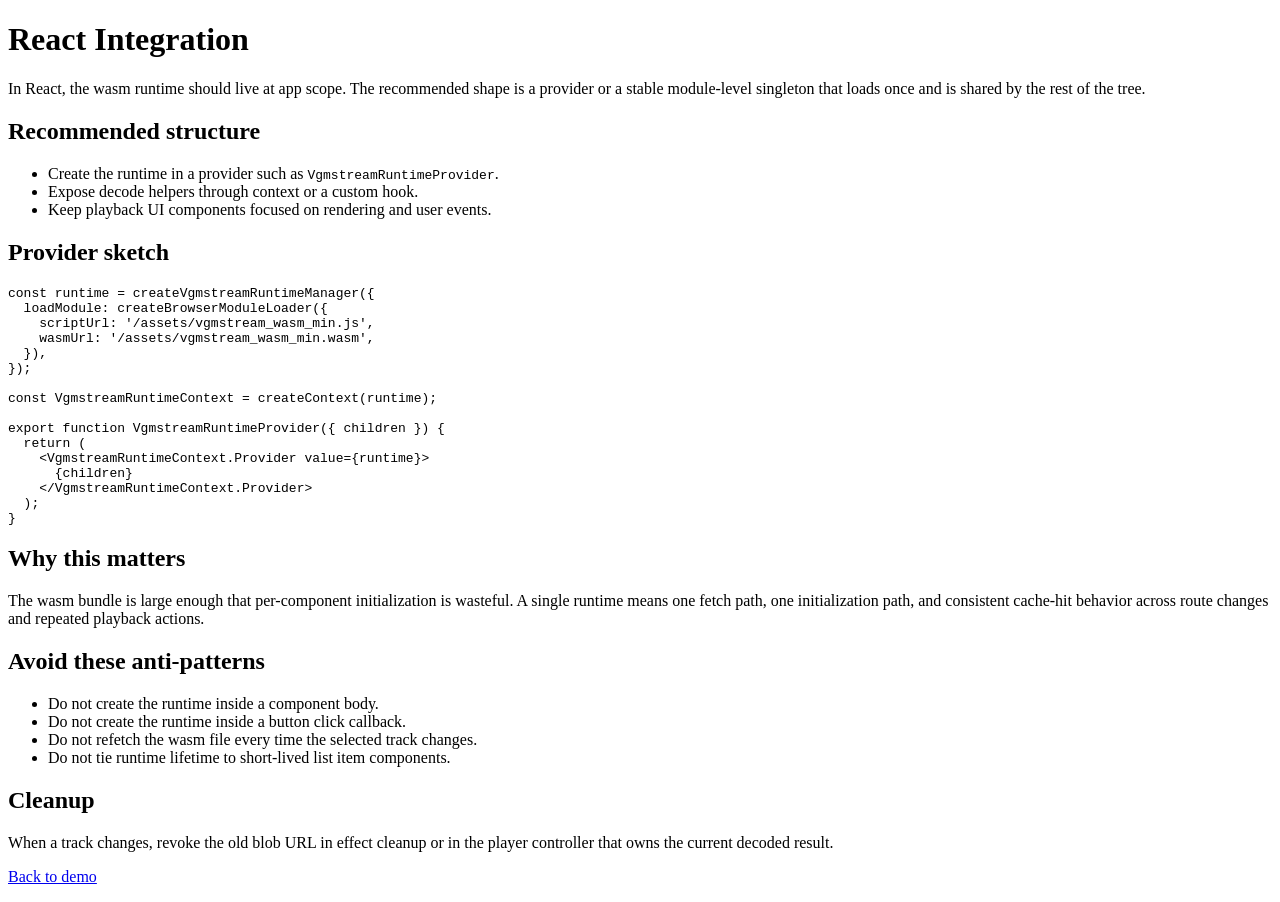
==== web/pages/docs/react.html @ 0eb44fa5 "feat(web): 增加本地文件播放器与 Pages 发布链路 Why: 需要一个可直接验证 wasm-min 的网页示例，同时修掉浏览器端列表播放不可用、文件夹语义误导和 GitHub Actio" ====
<!DOCTYPE html>
<html lang="en">
<head>
  <meta charset="utf-8">
  <meta name="viewport" content="width=device-width, initial-scale=1">
  <title>vgmstream wasm-min React guide</title>
</head>
<body>
  <main>
    <h1>React Integration</h1>
    <p>In React, the wasm runtime should live at app scope. The recommended shape is a provider or a stable module-level singleton that loads once and is shared by the rest of the tree.</p>

    <h2>Recommended structure</h2>
    <ul>
      <li>Create the runtime in a provider such as <code>VgmstreamRuntimeProvider</code>.</li>
      <li>Expose decode helpers through context or a custom hook.</li>
      <li>Keep playback UI components focused on rendering and user events.</li>
    </ul>

    <h2>Provider sketch</h2>
    <pre><code>const runtime = createVgmstreamRuntimeManager({
  loadModule: createBrowserModuleLoader({
    scriptUrl: '/assets/vgmstream_wasm_min.js',
    wasmUrl: '/assets/vgmstream_wasm_min.wasm',
  }),
});

const VgmstreamRuntimeContext = createContext(runtime);

export function VgmstreamRuntimeProvider({ children }) {
  return (
    &lt;VgmstreamRuntimeContext.Provider value={runtime}&gt;
      {children}
    &lt;/VgmstreamRuntimeContext.Provider&gt;
  );
}</code></pre>

    <h2>Why this matters</h2>
    <p>The wasm bundle is large enough that per-component initialization is wasteful. A single runtime means one fetch path, one initialization path, and consistent cache-hit behavior across route changes and repeated playback actions.</p>

    <h2>Avoid these anti-patterns</h2>
    <ul>
      <li>Do not create the runtime inside a component body.</li>
      <li>Do not create the runtime inside a button click callback.</li>
      <li>Do not refetch the wasm file every time the selected track changes.</li>
      <li>Do not tie runtime lifetime to short-lived list item components.</li>
    </ul>

    <h2>Cleanup</h2>
    <p>When a track changes, revoke the old blob URL in effect cleanup or in the player controller that owns the current decoded result.</p>

    <p><a href="../index.html">Back to demo</a></p>
  </main>
</body>
</html>
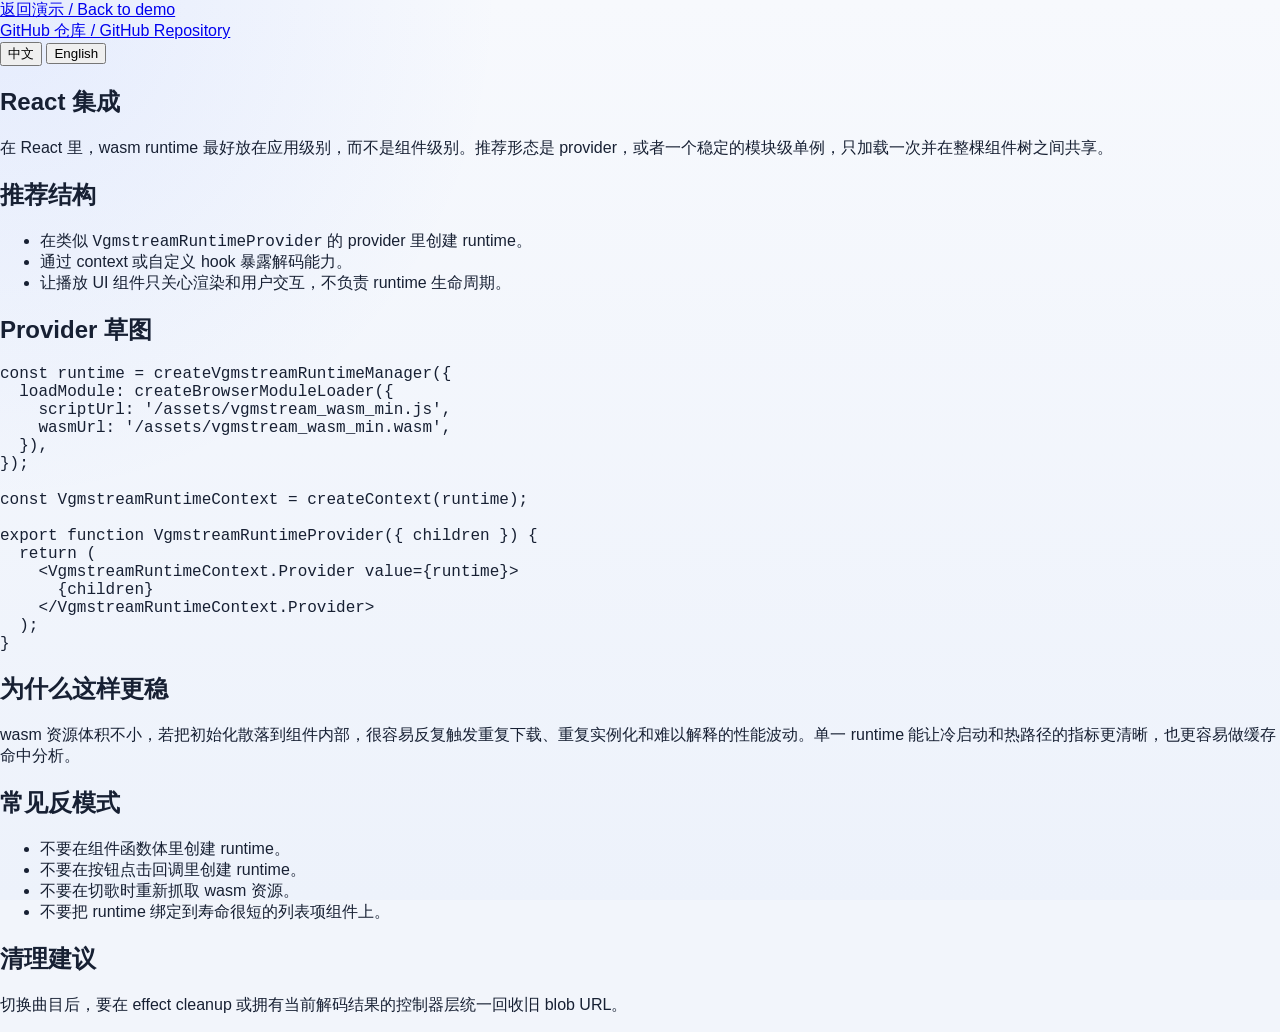
==== commit 84902bce: "feat(web): 增加 Pages 双语切换与仓库入口 Why: Pages 演示站目前只有英文文案，且站内缺少直达 GitHub 仓库的入口，不利于中文默认受众使用和查看源码。  What: 为" ====
--- a/web/pages/docs/react.html
+++ b/web/pages/docs/react.html
@@ -1,24 +1,37 @@
 <!DOCTYPE html>
-<html lang="en">
+<html lang="zh-CN">
 <head>
   <meta charset="utf-8">
   <meta name="viewport" content="width=device-width, initial-scale=1">
-  <title>vgmstream wasm-min React guide</title>
+  <title>vgmstream wasm-min React 指南</title>
+  <link rel="stylesheet" href="../assets/app.css">
 </head>
-<body>
-  <main>
-    <h1>React Integration</h1>
-    <p>In React, the wasm runtime should live at app scope. The recommended shape is a provider or a stable module-level singleton that loads once and is shared by the rest of the tree.</p>
+<body data-page-type="docs">
+  <main class="docs-shell">
+    <header class="docs-header">
+      <a class="docs-back" href="../index.html">返回演示 / Back to demo</a>
+      <div class="docs-header__actions">
+        <a class="docs-repo" href="https://github.com/Virace2022/vgmstream" target="_blank" rel="noreferrer">GitHub 仓库 / GitHub Repository</a>
+        <div class="locale-switcher" data-role="locale-switcher" aria-label="语言切换 / Language switcher">
+          <button class="locale-switcher__button" type="button" data-locale="zh-CN" aria-pressed="true">中文</button>
+          <button class="locale-switcher__button" type="button" data-locale="en" aria-pressed="false">English</button>
+        </div>
+      </div>
+    </header>
 
-    <h2>Recommended structure</h2>
-    <ul>
-      <li>Create the runtime in a provider such as <code>VgmstreamRuntimeProvider</code>.</li>
-      <li>Expose decode helpers through context or a custom hook.</li>
-      <li>Keep playback UI components focused on rendering and user events.</li>
-    </ul>
+    <article class="docs-panel" data-locale-panel="zh-CN">
+      <h1>React 集成</h1>
+      <p>在 React 里，wasm runtime 最好放在应用级别，而不是组件级别。推荐形态是 provider，或者一个稳定的模块级单例，只加载一次并在整棵组件树之间共享。</p>
 
-    <h2>Provider sketch</h2>
-    <pre><code>const runtime = createVgmstreamRuntimeManager({
+      <h2>推荐结构</h2>
+      <ul>
+        <li>在类似 <code>VgmstreamRuntimeProvider</code> 的 provider 里创建 runtime。</li>
+        <li>通过 context 或自定义 hook 暴露解码能力。</li>
+        <li>让播放 UI 组件只关心渲染和用户交互，不负责 runtime 生命周期。</li>
+      </ul>
+
+      <h2>Provider 草图</h2>
+      <pre><code>const runtime = createVgmstreamRuntimeManager({
   loadModule: createBrowserModuleLoader({
     scriptUrl: '/assets/vgmstream_wasm_min.js',
     wasmUrl: '/assets/vgmstream_wasm_min.wasm',
@@ -35,21 +48,80 @@
   );
 }</code></pre>
 
-    <h2>Why this matters</h2>
-    <p>The wasm bundle is large enough that per-component initialization is wasteful. A single runtime means one fetch path, one initialization path, and consistent cache-hit behavior across route changes and repeated playback actions.</p>
+      <h2>为什么这样更稳</h2>
+      <p>wasm 资源体积不小，若把初始化散落到组件内部，很容易反复触发重复下载、重复实例化和难以解释的性能波动。单一 runtime 能让冷启动和热路径的指标更清晰，也更容易做缓存命中分析。</p>
 
-    <h2>Avoid these anti-patterns</h2>
-    <ul>
-      <li>Do not create the runtime inside a component body.</li>
-      <li>Do not create the runtime inside a button click callback.</li>
-      <li>Do not refetch the wasm file every time the selected track changes.</li>
-      <li>Do not tie runtime lifetime to short-lived list item components.</li>
-    </ul>
+      <h2>常见反模式</h2>
+      <ul>
+        <li>不要在组件函数体里创建 runtime。</li>
+        <li>不要在按钮点击回调里创建 runtime。</li>
+        <li>不要在切歌时重新抓取 wasm 资源。</li>
+        <li>不要把 runtime 绑定到寿命很短的列表项组件上。</li>
+      </ul>
 
-    <h2>Cleanup</h2>
-    <p>When a track changes, revoke the old blob URL in effect cleanup or in the player controller that owns the current decoded result.</p>
+      <h2>清理建议</h2>
+      <p>切换曲目后，要在 effect cleanup 或拥有当前解码结果的控制器层统一回收旧 blob URL。</p>
+    </article>
 
-    <p><a href="../index.html">Back to demo</a></p>
+    <article class="docs-panel" data-locale-panel="en" hidden>
+      <h1>React Integration</h1>
+      <p>In React, the wasm runtime should live at app scope. The recommended shape is a provider or a stable module-level singleton that loads once and is shared by the rest of the tree.</p>
+
+      <h2>Recommended structure</h2>
+      <ul>
+        <li>Create the runtime in a provider such as <code>VgmstreamRuntimeProvider</code>.</li>
+        <li>Expose decode helpers through context or a custom hook.</li>
+        <li>Keep playback UI components focused on rendering and user events.</li>
+      </ul>
+
+      <h2>Provider sketch</h2>
+      <pre><code>const runtime = createVgmstreamRuntimeManager({
+  loadModule: createBrowserModuleLoader({
+    scriptUrl: '/assets/vgmstream_wasm_min.js',
+    wasmUrl: '/assets/vgmstream_wasm_min.wasm',
+  }),
+});
+
+const VgmstreamRuntimeContext = createContext(runtime);
+
+export function VgmstreamRuntimeProvider({ children }) {
+  return (
+    &lt;VgmstreamRuntimeContext.Provider value={runtime}&gt;
+      {children}
+    &lt;/VgmstreamRuntimeContext.Provider&gt;
+  );
+}</code></pre>
+
+      <h2>Why this matters</h2>
+      <p>The wasm bundle is large enough that per-component initialization is wasteful. A single runtime means one fetch path, one initialization path, and consistent cache-hit behavior across route changes and repeated playback actions.</p>
+
+      <h2>Avoid these anti-patterns</h2>
+      <ul>
+        <li>Do not create the runtime inside a component body.</li>
+        <li>Do not create the runtime inside a button click callback.</li>
+        <li>Do not refetch the wasm file every time the selected track changes.</li>
+        <li>Do not tie runtime lifetime to short-lived list item components.</li>
+      </ul>
+
+      <h2>Cleanup</h2>
+      <p>When a track changes, revoke the old blob URL in effect cleanup or in the player controller that owns the current decoded result.</p>
+    </article>
   </main>
+
+  <script type="module">
+    import { createLocaleController, syncLocalePanels } from '../assets/i18n.mjs';
+
+    const titles = {
+      'zh-CN': 'vgmstream wasm-min React 指南',
+      en: 'vgmstream wasm-min React guide',
+    };
+
+    createLocaleController({
+      onChange(locale) {
+        document.title = titles[locale] ?? titles['zh-CN'];
+        syncLocalePanels(locale);
+      },
+    });
+  </script>
 </body>
 </html>
--- a/web/pages/assets/app.css
+++ b/web/pages/assets/app.css
@@ -0,0 +1,395 @@
+:root {
+  color-scheme: light;
+  font-family: "Segoe UI", "Noto Sans", sans-serif;
+  background: #f2f5fb;
+  color: #172033;
+}
+
+* {
+  box-sizing: border-box;
+}
+
+body {
+  margin: 0;
+  height: 100vh;
+  overflow: hidden;
+  background:
+    radial-gradient(circle at top left, rgba(74, 123, 255, 0.10), transparent 32%),
+    linear-gradient(180deg, #f7f9fd 0%, #edf2fb 100%);
+}
+
+code {
+  font-family: "Cascadia Code", "SFMono-Regular", monospace;
+}
+
+.app-shell {
+  display: grid;
+  gap: 20px;
+  padding: 24px;
+  height: 100vh;
+  overflow: hidden;
+}
+
+.picker-hint {
+  margin: -8px 4px 0;
+  color: #5e6b85;
+}
+
+.toolbar,
+.track-pane,
+.player-pane {
+  background: rgba(255, 255, 255, 0.88);
+  border: 1px solid rgba(23, 32, 51, 0.08);
+  border-radius: 20px;
+  box-shadow: 0 18px 40px rgba(23, 32, 51, 0.08);
+}
+
+.toolbar {
+  display: flex;
+  justify-content: space-between;
+  align-items: center;
+  gap: 16px;
+  padding: 16px 20px;
+}
+
+.toolbar__group {
+  display: flex;
+  flex-wrap: wrap;
+  gap: 12px;
+}
+
+.toolbar__meta {
+  display: grid;
+  gap: 10px;
+  justify-items: end;
+}
+
+.toolbar__group > button,
+.track-list__item {
+  border: none;
+  border-radius: 999px;
+  background: #1e4ed8;
+  color: #fff;
+  cursor: pointer;
+  font: inherit;
+  padding: 10px 16px;
+.toolbar__group > button[disabled] {
+  background: #96a2bc;
+  cursor: not-allowed;
+}
+
+.locale-switcher {
+  display: inline-flex;
+  gap: 4px;
+  padding: 4px;
+  border-radius: 999px;
+  background: rgba(23, 32, 51, 0.06);
+}
+
+.locale-switcher__button {
+  border: none;
+  border-radius: 999px;
+  background: transparent;
+  color: #5e6b85;
+  cursor: pointer;
+  font: inherit;
+  padding: 8px 12px;
+  transition: background-color 120ms ease, color 120ms ease, box-shadow 120ms ease;
+}
+
+.locale-switcher__button.is-active,
+.locale-switcher__button[aria-pressed="true"] {
+  background: #fff;
+  color: #16338f;
+  box-shadow: 0 8px 18px rgba(23, 32, 51, 0.10);
+}
+
+.workspace {
+  display: grid;
+  gap: 20px;
+  grid-template-columns: minmax(280px, 340px) 1fr;
+  min-height: 0;
+  align-items: stretch;
+}
+
+.track-pane,
+.player-pane {
+  padding: 20px;
+  min-height: 0;
+  min-width: 0;
+}
+
+.track-pane {
+  display: flex;
+  flex-direction: column;
+  overflow: hidden;
+}
+
+.pane-heading {
+  display: grid;
+  gap: 4px;
+  margin-bottom: 18px;
+}
+
+.pane-heading h1,
+.pane-heading h2,
+.pane-heading p {
+  margin: 0;
+}
+
+.pane-heading p {
+  color: #5e6b85;
+}
+
+.track-list {
+  display: flex;
+  flex-direction: column;
+  gap: 12px;
+  overflow-y: auto;
+  min-height: 0;
+  flex: 1 1 auto;
+  padding-right: 6px;
+}
+
+.track-list__item {
+  flex: 0 0 auto;
+  justify-content: flex-start;
+  text-align: left;
+}
+
+.track-list__item.is-selected {
+  background: #16338f;
+}
+
+.track-list__item.is-current {
+  box-shadow: inset 0 0 0 2px rgba(255, 255, 255, 0.68);
+}
+
+.track-list__empty {
+  margin: 0;
+  color: #5e6b85;
+}
+
+.player-pane {
+  display: grid;
+  gap: 18px;
+  align-content: start;
+  overflow: hidden;
+}
+
+.player-header {
+  display: flex;
+  justify-content: space-between;
+  align-items: center;
+  gap: 16px;
+}
+
+.player-pane__current,
+.player-pane__time {
+  margin: 0;
+}
+
+.player-pane audio {
+  width: 100%;
+}
+
+.player-meta,
+.metrics-panel ul {
+  display: grid;
+  gap: 8px;
+  padding: 0;
+  margin: 0;
+  list-style: none;
+}
+
+.player-meta p,
+.metrics-panel li {
+  margin: 0;
+}
+
+.player-meta {
+  grid-template-columns: repeat(5, minmax(0, 1fr));
+  gap: 10px;
+  padding: 12px 14px;
+  border-radius: 14px;
+  background: rgba(23, 32, 51, 0.04);
+}
+
+.player-meta p {
+  display: grid;
+  gap: 4px;
+}
+
+.meta-label {
+  color: #5e6b85;
+  font-size: 0.78rem;
+  text-transform: uppercase;
+  letter-spacing: 0.04em;
+}
+
+.metrics-panel {
+  padding: 16px;
+  border-radius: 16px;
+  background: rgba(23, 32, 51, 0.04);
+}
+
+.metrics-panel h3 {
+  margin: 0 0 12px 0;
+}
+
+.doc-links {
+  display: flex;
+  flex-wrap: wrap;
+  gap: 14px;
+}
+
+.doc-links a {
+  color: #16338f;
+  text-decoration: none;
+  font-weight: 600;
+}
+
+body[data-page-type="docs"] {
+  height: auto;
+  min-height: 100vh;
+  overflow: auto;
+}
+
+.docs-shell {
+  max-width: 980px;
+  margin: 0 auto;
+  display: grid;
+  gap: 20px;
+  padding: 24px;
+  min-height: 100vh;
+}
+
+.docs-header,
+.docs-panel {
+  background: rgba(255, 255, 255, 0.88);
+  border: 1px solid rgba(23, 32, 51, 0.08);
+  border-radius: 20px;
+  box-shadow: 0 18px 40px rgba(23, 32, 51, 0.08);
+}
+
+.docs-header {
+  display: flex;
+  justify-content: space-between;
+  align-items: center;
+  gap: 16px;
+  padding: 18px 20px;
+}
+
+.docs-header__actions {
+  display: flex;
+  align-items: center;
+  gap: 12px;
+  flex-wrap: wrap;
+  justify-content: flex-end;
+}
+
+.docs-back {
+  color: #16338f;
+  text-decoration: none;
+  font-weight: 700;
+}
+
+.docs-repo {
+  color: #16338f;
+  text-decoration: none;
+  font-weight: 600;
+}
+
+.docs-panel {
+  display: grid;
+  gap: 16px;
+  padding: 24px;
+}
+
+.docs-panel h1,
+.docs-panel h2,
+.docs-panel p {
+  margin: 0;
+}
+
+.docs-panel p,
+.docs-panel li {
+  color: #31405f;
+  line-height: 1.7;
+}
+
+.docs-panel ul,
+.docs-panel ol {
+  display: grid;
+  gap: 8px;
+  margin: 0;
+  padding-left: 20px;
+}
+
+.docs-panel pre {
+  margin: 0;
+  overflow-x: auto;
+  padding: 16px 18px;
+  border-radius: 16px;
+  background: #172033;
+  color: #eff4ff;
+  box-shadow: inset 0 0 0 1px rgba(255, 255, 255, 0.06);
+}
+
+.docs-panel code {
+  font-family: "Cascadia Code", "SFMono-Regular", monospace;
+}
+
+.docs-panel a {
+  color: #16338f;
+}
+
+@media (max-width: 900px) {
+  body {
+    height: auto;
+    min-height: 100vh;
+    overflow: auto;
+  }
+
+  .app-shell {
+    height: auto;
+    min-height: 100vh;
+    overflow: visible;
+  }
+
+  .workspace {
+    grid-template-columns: 1fr;
+  }
+
+  .track-list {
+    max-height: 240px;
+    flex: none;
+  }
+
+  .player-meta {
+    grid-template-columns: repeat(2, minmax(0, 1fr));
+  }
+
+  .player-header {
+    align-items: flex-start;
+    flex-direction: column;
+  }
+
+  .toolbar {
+    align-items: stretch;
+    flex-direction: column;
+  }
+
+  .toolbar__meta {
+    justify-items: start;
+  }
+
+  .docs-header {
+    align-items: flex-start;
+    flex-direction: column;
+  }
+
+  .docs-header__actions {
+    justify-content: flex-start;
+  }
+}
